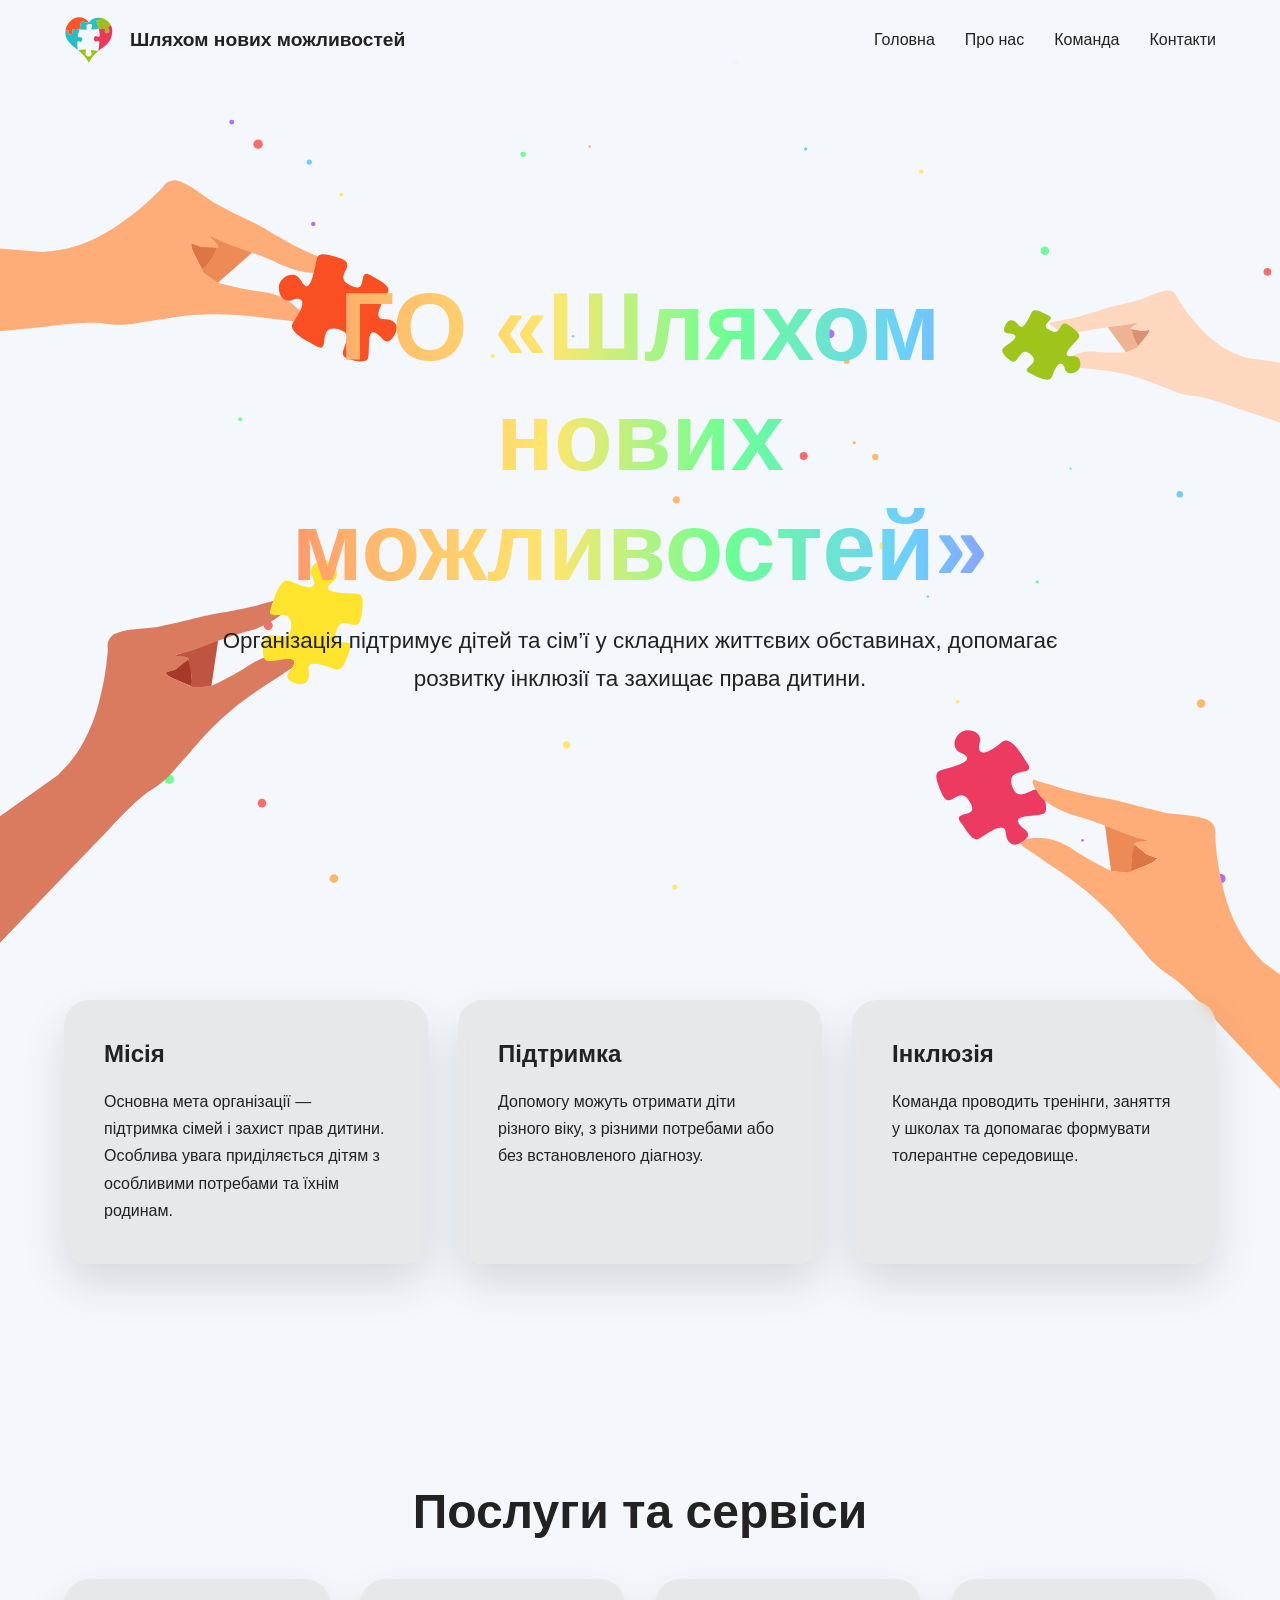
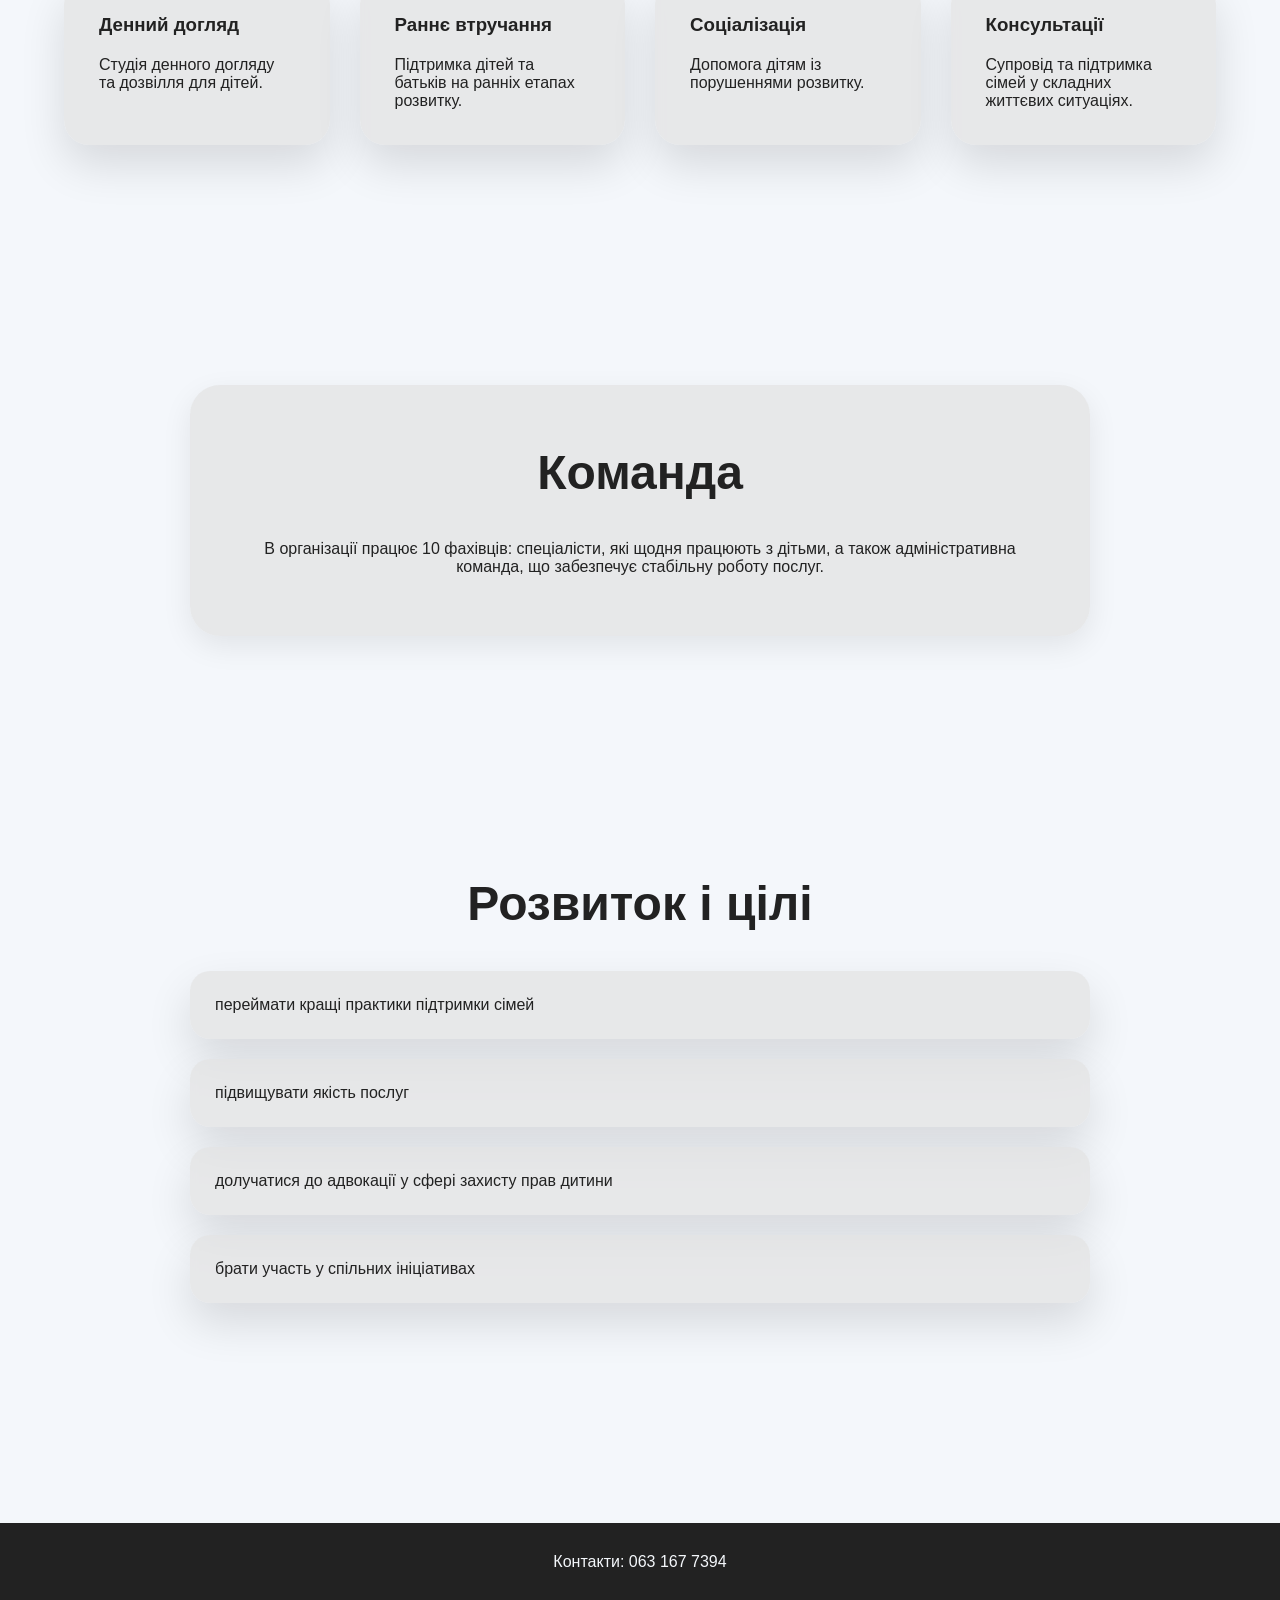
==== index.html @ ff62966d "Rename home.html to index.html" ====
<!DOCTYPE html>
<html lang="uk">
<head>

    <meta charset="UTF-8">
    <meta name="viewport" content="width=device-width, initial-scale=1.0">

    <title>ГО «Шляхом нових можливостей»</title>

    <link rel="stylesheet" href="css/style.css">
    <link rel="stylesheet" href="css/style2.css">

</head>
<body>

    <canvas id="bg"></canvas>

    <!-- NAVBAR -->

    <nav class="navbar">

        

        <div class="logo" style="display: flex; flex-direction: row; justify-content: center; align-items: center; gap: 1rem;">
            <img src="asserts/Frame 1.svg" alt="logo", width="50vh"/><p>Шляхом нових можливостей</p>
        </div>

        <button class="menu-toggle">
            ☰
        </button>

        <div class="nav-links">

            <a href="#">Головна</a>
            <a href="#about">Про нас</a>
            <a href="#team">Команда</a>
            <a href="#footer">Контакти</a>

        </div>

    </nav>

    <main>

        <!-- HERO -->

        <section class="hero" style="position: relative;">

            <img class="group15" src="asserts/Group 15.svg" alt="Hand1">
            <img class="group16" src="asserts/Group 16.svg" alt="Hand2">
            <img class="group17" src="asserts/Group 17.svg" alt="Hand3">
            <img class="group18" src="asserts/Group 18.svg" alt="Hand4">

            <div class="hero-content">

                <h1>
                    ГО «Шляхом нових можливостей»
                </h1>

                <p>
                    Організація підтримує дітей та сім’ї у складних життєвих обставинах,
                    допомагає розвитку інклюзії та захищає права дитини.
                </p>

                <!-- <button class="btn">
                    Дізнатись більше
                </button> -->

            </div>

        </section>

        <!-- MISSION -->

        <section class="about" id="about">

            <div class="card">

                <h2>
                    Місія
                </h2>

                <p>
                    Основна мета організації —
                    підтримка сімей і захист прав дитини.
                    Особлива увага приділяється дітям
                    з особливими потребами та їхнім родинам.
                </p>

            </div>

            <div class="card">

                <h2>
                    Підтримка
                </h2>

                <p>
                    Допомогу можуть отримати діти
                    різного віку, з різними потребами
                    або без встановленого діагнозу.
                </p>

            </div>

            <div class="card">

                <h2>
                    Інклюзія
                </h2>

                <p>
                    Команда проводить тренінги,
                    заняття у школах та допомагає
                    формувати толерантне середовище.
                </p>

            </div>

        </section>

        <!-- SERVICES -->

        <section class="services">

            <h2 class="section-title">
                Послуги та сервіси
            </h2>

            <div class="services-grid">

                <div class="service-card">
                    <h3>Денний догляд</h3>
                    <p>
                        Студія денного догляду
                        та дозвілля для дітей.
                    </p>
                </div>

                <div class="service-card">
                    <h3>Раннє втручання</h3>
                    <p>
                        Підтримка дітей та батьків
                        на ранніх етапах розвитку.
                    </p>
                </div>

                <div class="service-card">
                    <h3>Соціалізація</h3>
                    <p>
                        Допомога дітям
                        із порушеннями розвитку.
                    </p>
                </div>

                <div class="service-card">
                    <h3>Консультації</h3>
                    <p>
                        Супровід та підтримка сімей
                        у складних життєвих ситуаціях.
                    </p>
                </div>

            </div>

        </section>

        <!-- TEAM -->

        <section class="team" id="team">

            <div class="team-content">

                <h2 class="section-title">
                    Команда
                </h2>

                <p>
                    В організації працює 10 фахівців:
                    спеціалісти, які щодня працюють з дітьми,
                    а також адміністративна команда,
                    що забезпечує стабільну роботу послуг.
                </p>

            </div>

        </section>

        <!-- GOALS -->

        <section class="goals">

            <div class="goals-content">

                <h2 class="section-title">
                    Розвиток і цілі
                </h2>

                <ul>

                    <li>
                        переймати кращі практики підтримки сімей
                    </li>

                    <li>
                        підвищувати якість послуг
                    </li>

                    <li>
                        долучатися до адвокації
                        у сфері захисту прав дитини
                    </li>

                    <li>
                        брати участь у спільних ініціативах
                    </li>

                </ul>

            </div>

        </section>

    </main>

    <footer id="footer">

        Контакти: 063 167 7394

    </footer>

    <script src="js/main.js"></script>

</body>
</html>
---- css/style.css ----
/* RESET */

*{
    margin:0;
    padding:0;
    box-sizing:border-box;
}

@import url('https://fonts.googleapis.com/css2?family=Google+Sans:wght@400;700;900&display=swap');

:root{

    --bg:#f4f7fb;

    --red:#ff6b6b;
    --orange:#ffb86b;
    --yellow:#ffe66d;
    --green:#6bff95;
    --blue:#6bcfff;
    --purple:#b06bff;

    --text:#222;

    --card:rgba(225,225,225,0.7);

    --max-width:1200px;

    --footer-text: #f4f7fb;
    --footer-bg: #222;

}

/* @media (prefers-color-scheme: dark) {
  :root {
    --bg: #222;
    --text: #ccc;
    --card: #333;
    --footer-text: #f4f7fb;
    --footer-bg: #111;
  }
} */

body{

    font-family:"Google Sans",sans-serif;

    background:var(--bg);

    color:var(--text);

    overflow-x:hidden;

}

/* BACKGROUND */

#bg{

    position:fixed;

    inset:0;

    width:100%;
    height:100%;

    z-index:-1;

}

/* NAVBAR */

.navbar{

    position:fixed;

    top:0;
    left:0;

    width:100%;

    height:80px;

    padding:0 max(5vw, calc(50% - var(--max-width)/2));

    display:flex;

    align-items:center;

    justify-content:space-between;

    background: rgb(from var(--bg) r g b / 0.7);

    backdrop-filter:blur(15px);

    z-index:1000;

}

.logo{

    font-size:1.2rem;

    font-weight:700;

}

/* LINKS */

.nav-links{

    display:flex;

    gap:30px;

}

.nav-links a{

    text-decoration:none;

    color:var(--text);

    transition:0.3s;

}

.nav-links a:hover{

    color:var(--purple);

}

/* MENU BUTTON */

.menu-toggle{
    color: var(--text);

    display:none;

    border:none;

    background:none;

    font-size:2rem;

    cursor:pointer;

}

/* HERO */

.hero{

    min-height:100vh;

    display:flex;

    justify-content:center;

    align-items:center;

    text-align:center;

    padding:120px 20px 20px;

}

.hero-content{

    max-width:900px;

}

.hero h1{

    font-size:clamp(3rem,8vw,6rem);

    margin-bottom:20px;

    font-weight:900;

    background:linear-gradient(
        90deg,
        var(--red),
        var(--orange),
        var(--yellow),
        var(--green),
        var(--blue),
        var(--purple)
    );

    -webkit-background-clip:text;

    -webkit-text-fill-color:transparent;

}

.hero p{

    font-size:clamp(1rem,2vw,1.4rem);

    line-height:1.7;

    margin-bottom:30px;

}

/* SECTION TITLES */

.section-title{

    font-size:clamp(2rem,5vw,3rem);

    margin-bottom:40px;

    text-align:center;

}

/* SERVICES */

.services{

    padding:120px max(5vw, calc(50% - var(--max-width)/2));

}

.services-grid{

    display:grid;

    grid-template-columns:
    repeat(auto-fit,minmax(250px,1fr));

    gap:30px;

}

.service-card{

    background:var(--card);

    padding:35px;

    border-radius:25px;

    backdrop-filter:blur(5px);

    transition:0.3s;

    box-shadow:0 20px 45px rgba(0,0,0,0.12);

}

.service-card:hover{

    transform:translateY(-2px);

}

.service-card h3{

    margin-bottom:20px;

}

/* TEAM */

.team{

    padding:120px 20px;

    text-align:center;

}

.team-content{

    max-width:900px;

    margin:auto;

    background:var(--card);

    padding:60px;

    border-radius:30px;

    backdrop-filter:blur(10px);

    box-shadow:0 10px 30px rgba(0,0,0,0.08);

}

/* GOALS */

.goals{

    padding:120px 20px;

}

.goals-content{

    max-width:900px;

    margin:auto;

}

.goals ul{

    display:grid;

    gap:20px;

    list-style:none;

}

.goals li{

    background:var(--card);

    padding:25px;

    border-radius:20px;

    backdrop-filter:blur(5px);

    box-shadow:0 20px 45px rgba(0,0,0,0.12);

}

/* BUTTON */

.btn{

    padding:15px 35px;

    border:none;

    border-radius:999px;

    color:white;

    cursor:pointer;

    font-size:1rem;

    background:linear-gradient(
        90deg,
        var(--blue),
        var(--purple)
    );

    transition:0.3s;

}

.btn:hover{

    transform:translateY(-5px);

    box-shadow:0 10px 25px rgba(0,0,0,0.15);

}

/* ABOUT */

.about{

    padding:100px max(5vw, calc(50% - var(--max-width)/2));

    display:grid;

    grid-template-columns:repeat(auto-fit,minmax(250px,1fr));

    gap:30px;

}

.card{

    padding:40px;

    border-radius:25px;

    background:var(--card);

    backdrop-filter:blur(5px);

    box-shadow:0 20px 45px rgba(0,0,0,0.12);

    transition:0.3s;

}

.card:hover{

    transform:translateY(-2px);

}

.card h2{

    margin-bottom:20px;

}

.card p{

    line-height:1.7;

}

/* FOOTER */

footer{

    margin-top:100px;
    padding:30px;
    text-align:center;
    background:var(--footer-bg);
    color:var(--footer-text);

}

/* MOBILE */

@media(max-width:800px){

    .menu-toggle{

        display:block;

    }

    .nav-links{

        position:fixed;

        top:80px;

        right:-100%;

        width:260px;

        height:calc(100vh - 80px);

        background:rgb(from var(--bg) r g b / 0.9);

        backdrop-filter:blur(20px);

        flex-direction:column;

        padding:40px;

        transition:0.4s ease;

        box-shadow:-10px 0 30px rgba(0,0,0,0.1);

    }

    .nav-links.visible{

        right:0;

    }

}
---- css/style2.css ----
.group18 {position: absolute;
    width: 595.15px;
    height: 578.4px;
    right: -247.15px;
    top: 723px;

}

.group17 {position: absolute;
    width: 727.08px;
    height: 429.15px;
    right: -321.08px;
    top: 194px;

}

.group15{position: absolute;
    width: 739.64px;
    height: 676.53px;
    left: -341px;
    top: -20px;

}

.group16 {position: absolute;
    width: 577.37px;
    height: 554.69px;
    left: -203px;
    top: 556px;
}

.group15, .group16, .group17, .group18 {
  transform: scale(
    calc(
      max(
        min(
          (max(5vw, calc(50dvw - 600px/2)) - 80px) / (560px - 180px),
          1
        ),
        0
      ) * 0.7 + 0.5
    )
  );
  z-index: -1;
}


/* 
\max\left(\min\left(\frac{x-b}{c-b},1\right),0\right)

max(min((x-a)/(b-a),1),0)



max(min((max(5vw, calc(50% - var(--max-width)/2))-a)/(b-a),1),0)*0.75+0.25
calc(max(min((max(5vw, calc(50% - var(--max-width)/2))-80px)/(180px-80px),1),0)*0.75+0.25)
*/
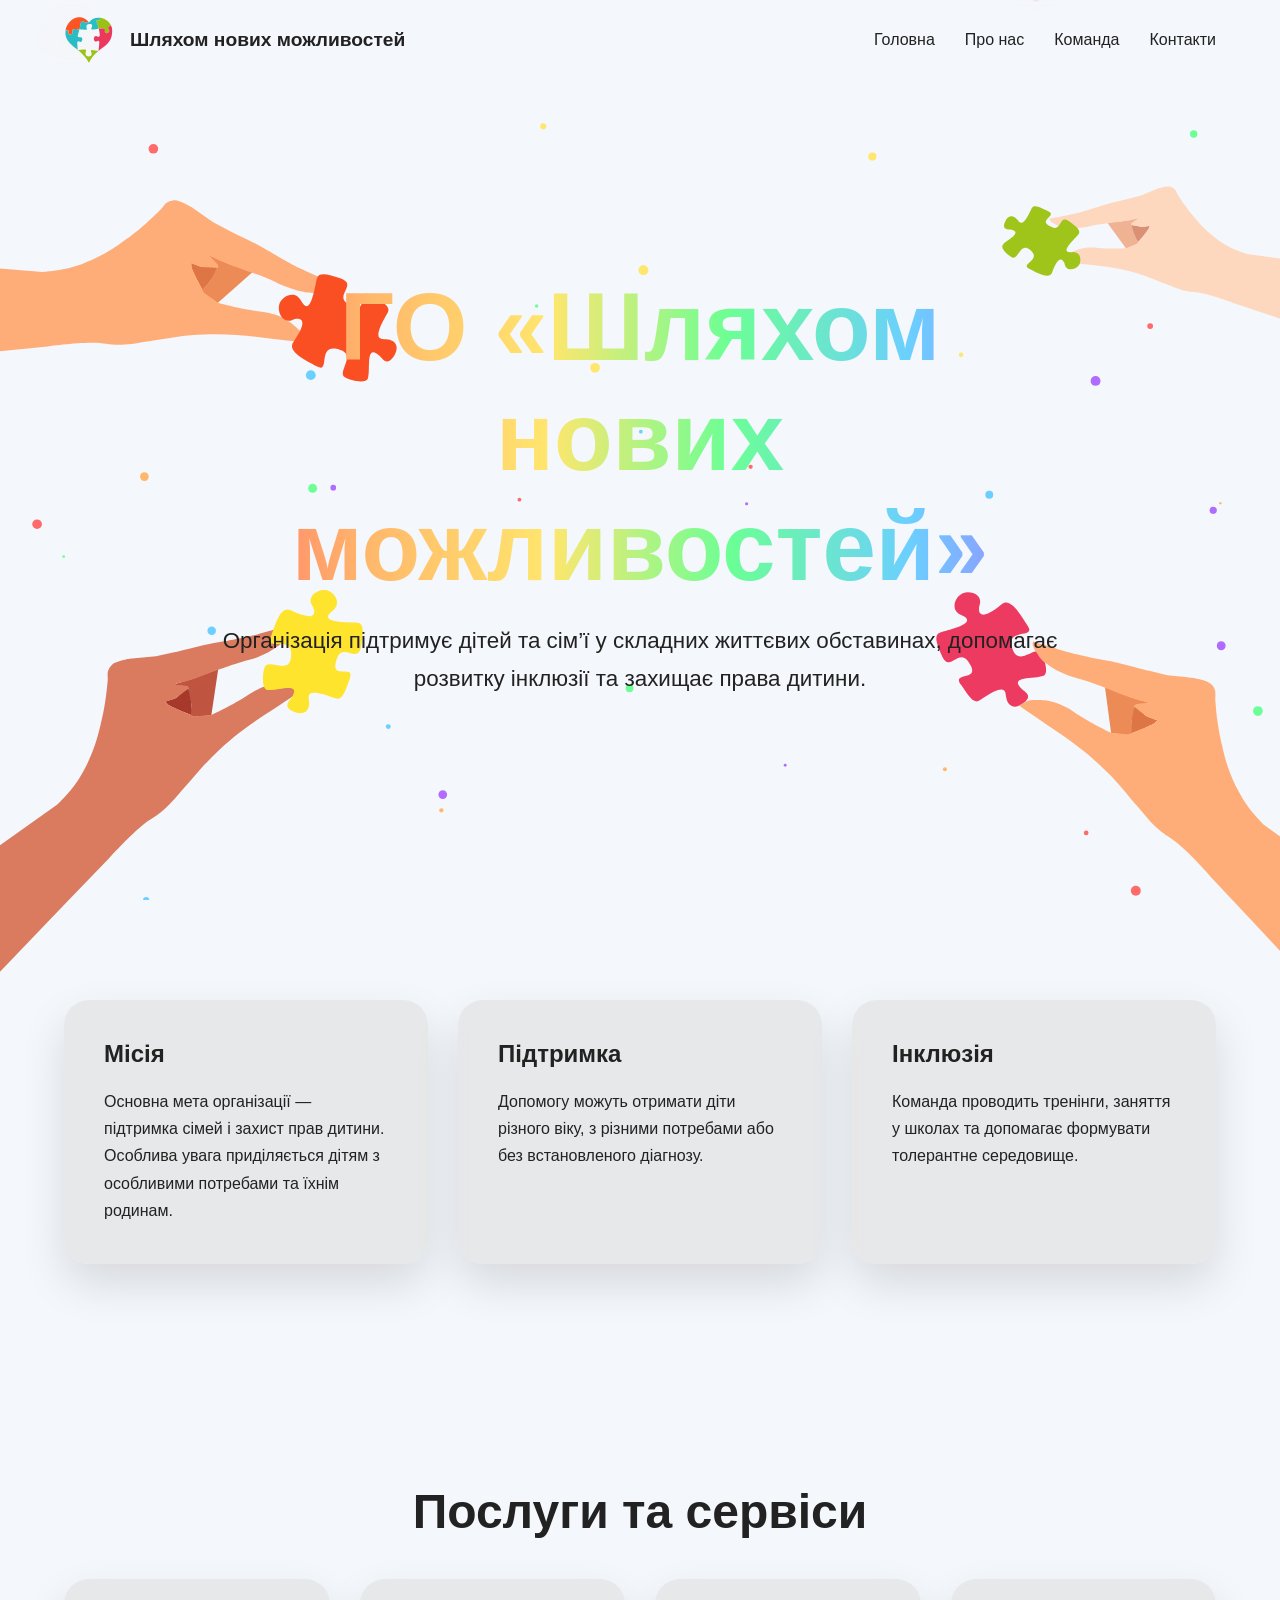
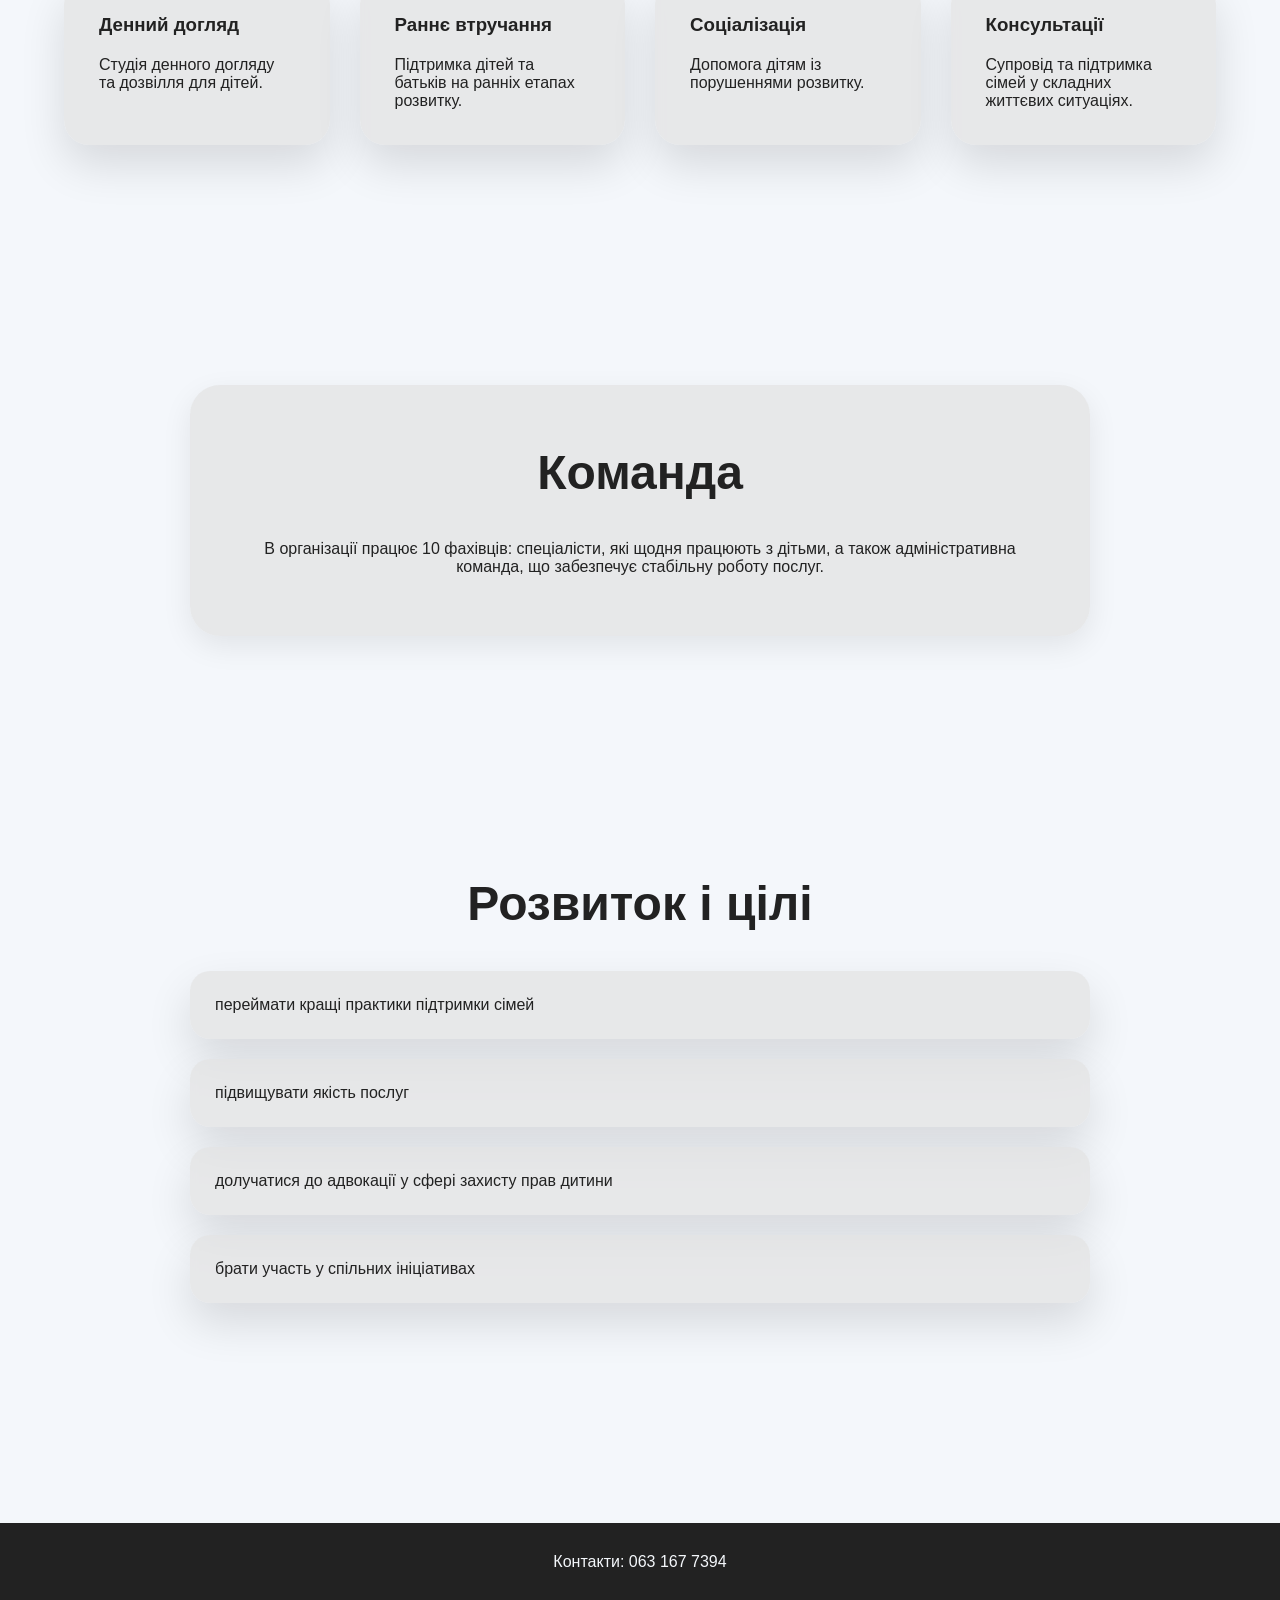
==== commit 8a3b33c5: "Make navbar title responsive and tweak styles Add responsive title behavior and various style tweaks" ====
--- a/index.html
+++ b/index.html
@@ -22,7 +22,7 @@
         
 
         <div class="logo" style="display: flex; flex-direction: row; justify-content: center; align-items: center; gap: 1rem;">
-            <img src="asserts/Frame 1.svg" alt="logo", width="50vh"/><p>Шляхом нових можливостей</p>
+            <img src="asserts/Frame 1.svg" alt="logo", width="50vh"/><p id="title">Шляхом нових можливостей</p>
         </div>
 
         <button class="menu-toggle">
--- a/css/style.css
+++ b/css/style.css
@@ -48,7 +48,7 @@
 
     color:var(--text);
 
-    overflow-x:hidden;
+    overflow-x: hidden;
 
 }
 
@@ -92,7 +92,7 @@
 
     backdrop-filter:blur(15px);
 
-    z-index:1000;
+    z-index:10000;
 
 }
 
@@ -146,7 +146,7 @@
     cursor:pointer;
 
 }
-
+#title {white-space: nowrap;}
 /* HERO */
 
 .hero{
@@ -417,7 +417,6 @@
 /* FOOTER */
 
 footer{
-
     margin-top:100px;
     padding:30px;
     text-align:center;
@@ -468,4 +467,4 @@
 
     }
 
-}+}
--- a/css/style2.css
+++ b/css/style2.css
@@ -3,7 +3,7 @@
     width: 595.15px;
     height: 578.4px;
     right: -247.15px;
-    top: 723px;
+    top: 65vh;
 
 }
 
@@ -11,7 +11,7 @@
     width: 727.08px;
     height: 429.15px;
     right: -321.08px;
-    top: 194px;
+    top: 10vh;
 
 }
 
@@ -19,7 +19,7 @@
     width: 739.64px;
     height: 676.53px;
     left: -341px;
-    top: -20px;
+    top: 0vh;
 
 }
 
@@ -27,7 +27,7 @@
     width: 577.37px;
     height: 554.69px;
     left: -203px;
-    top: 556px;
+    top: 65vh;
 }
 
 .group15, .group16, .group17, .group18 {
@@ -42,9 +42,17 @@
       ) * 0.7 + 0.5
     )
   );
+  display: block;
+  opacity: 1;
   z-index: -1;
 }
 
+@media (max-width: 800px) {
+  .group15, .group16, .group17, .group18 {
+    display: none;
+    opacity: 0;
+  }
+}
 
 /* 
 \max\left(\min\left(\frac{x-b}{c-b},1\right),0\right)
